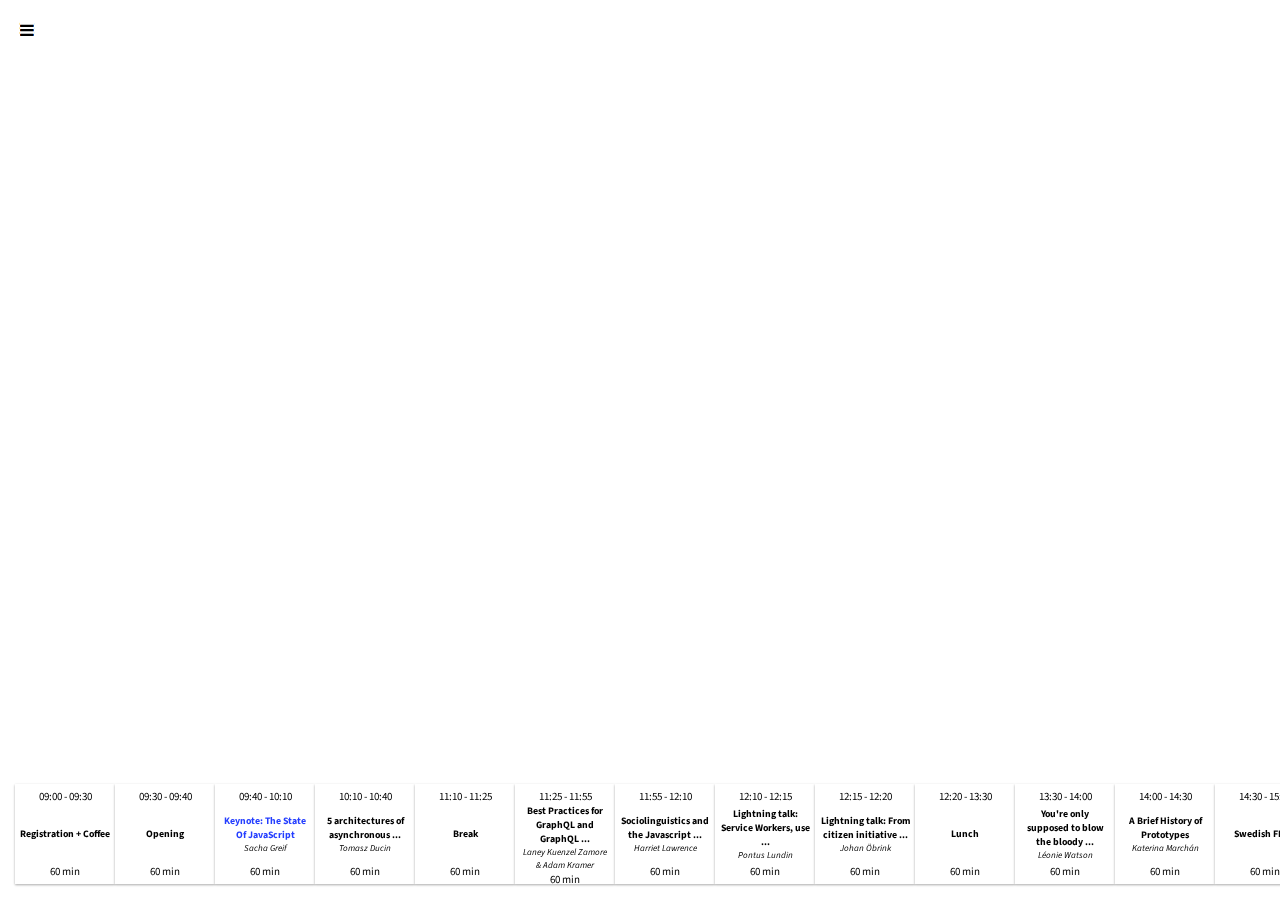
==== carousel.html @ c569d3d0 "leif" ====
<!DOCTYPE html>
<html>
<head>
	<meta charset="UTF-8" />
	<meta name="viewport" content="width=device-width, initial-scale=1.0">
	<title>nooooooes</title>
	<link href="https://fonts.googleapis.com/css?family=Source+Sans+Pro" rel="stylesheet">
	<link rel="stylesheet" href="https://maxcdn.bootstrapcdn.com/font-awesome/4.7.0/css/font-awesome.min.css" />
	<link rel="stylesheet" href="carousel.css" />
</head>
<body>
	<div class="trigram"><i class="fa fa-bars" aria-hidden="true"></i></div>
	<main class="event-container"></main>
	<nav class="carousel"></nav>

	<script src="carousel.js"></script>
</body>
</html>
---- carousel.css ----
body {
	margin: 0;
	padding: 20px;
	font-size: 16px;
	font-family: Source Sans Pro;
}

.carousel {
	display: flex;
	box-sizing: border-box;
	height: 132px;
	padding: 15px;
	position: fixed;
	bottom: 0;
	left: 0;
	right: 0;
	overflow-x: scroll;
}

.carousel__item {
	background-color: #fff;
	align-self: center;
	display: flex;
	flex-direction: column;
	justify-content: space-between;
	box-sizing: border-box;
	min-width: 100px;
	width: 100px;
	height: 100px;
	padding: 5px;
	font-size: 11px;
	text-align: center;
	box-shadow: 0 1px 3px rgba(0,0,0,0.12), 0 1px 2px rgba(0,0,0,0.24);
}

.carousel__item--zoom {
	animation-name: zoom-container;
	animation-duration: 0.5s;
	animation-fill-mode: forwards;
	z-index: 1;
}

.carousel__item--zoom-reverse {
	animation-name: zoom-container;
	animation-duration: 0.5s;
	animation-fill-mode: forwards;
	animation-direction: reverse;
}

.carousel__time {
	font-size: 1em;
}

.carousel__duration {
	font-size: 1em;
}

.carousel__title {
	font-size: 0.9em;
	margin: 0;
}

.carousel__title--blue {
	color: #243EFF;
}

.carousel__speaker {
	font-size: 9px;
	font-style: italic;
	margin: 0;
}

@keyframes zoom-container {
	from {
		width: 100px;
		height: 100px;
		font-size: 11px;
		margin: 0;
	}
	to {
		width: 120px;
		height: 120px;
		font-size: 13px;
		margin: -10px;
	}
}
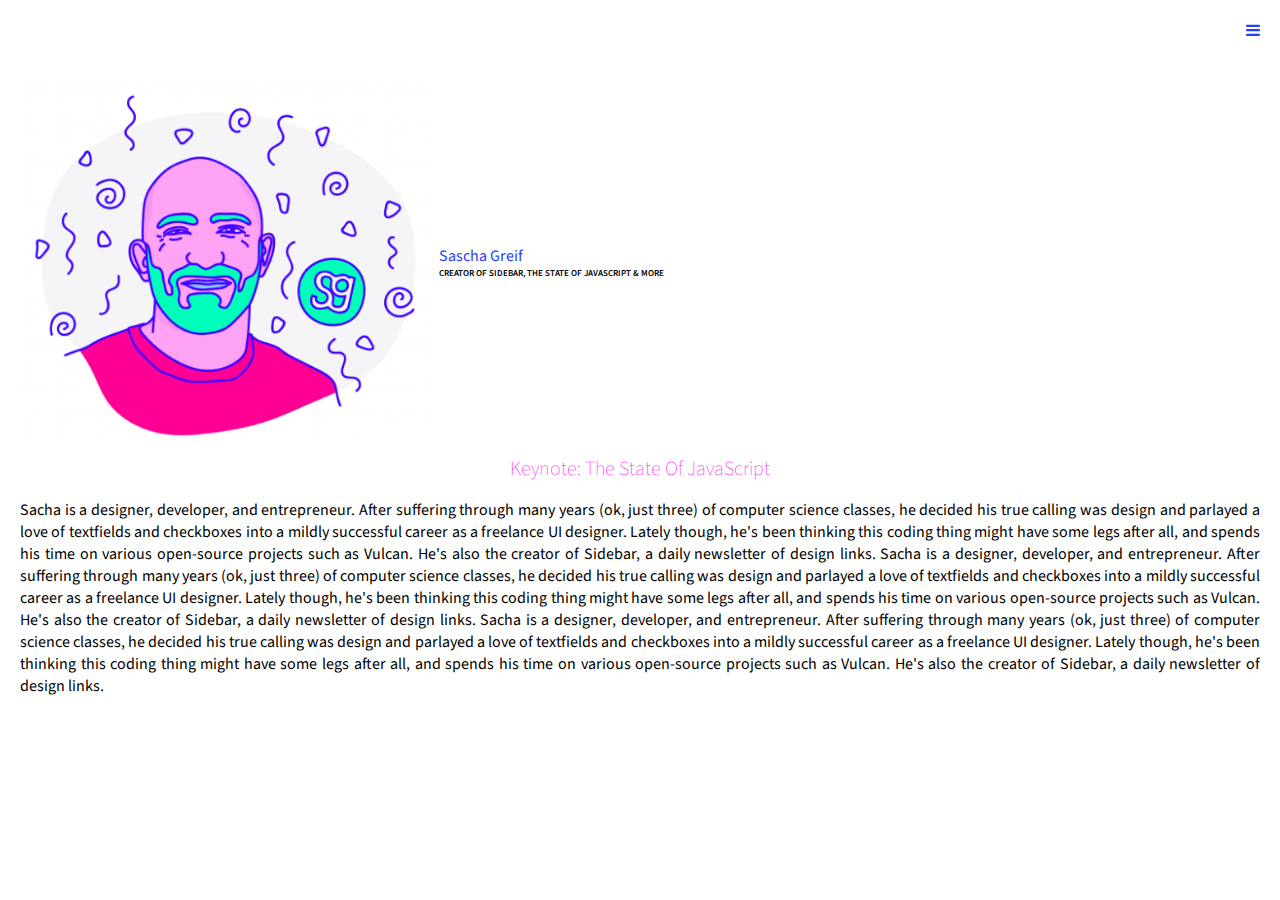
==== commit 982cae3c: "carousel" ====
--- a/carousel.html
+++ b/carousel.html
@@ -9,8 +9,35 @@
 	<link rel="stylesheet" href="carousel.css" />
 </head>
 <body>
-	<div class="trigram"><i class="fa fa-bars" aria-hidden="true"></i></div>
-	<main class="event-container"></main>
+	<header>
+		<div class="trigram">
+			<i class="fa fa-bars" aria-hidden="true"></i>
+		</div>
+	</header>
+	<div class="scroll-box">
+		<main class="event-container">
+			<div class="speaker-container"> 
+				<div class="speaker-container__portrait">
+					<img class="speaker-container__img" src="assets/images/greif.png" />		
+				</div>
+				<div class="speaker-container__text">
+					<div>
+						<p class="speaker-container__name">Sascha Greif</p>
+						<p class="speaker-container__description">
+							Creator of Sidebar, The State of JavaScript & more
+						</p>
+					</div>
+				</div>
+			</div>
+			<h1>Keynote: The State Of JavaScript</h1>
+			<p class="event-container__paragraph">
+				Sacha is a designer, developer, and entrepreneur. After suffering through many years (ok, just three) of computer science classes, he decided his true calling was design and parlayed a love of textfields and checkboxes into a mildly successful career as a freelance UI designer. Lately though, he's been thinking this coding thing might have some legs after all, and spends his time on various open-source projects such as Vulcan. He's also the creator of Sidebar, a daily newsletter of design links.
+				Sacha is a designer, developer, and entrepreneur. After suffering through many years (ok, just three) of computer science classes, he decided his true calling was design and parlayed a love of textfields and checkboxes into a mildly successful career as a freelance UI designer. Lately though, he's been thinking this coding thing might have some legs after all, and spends his time on various open-source projects such as Vulcan. He's also the creator of Sidebar, a daily newsletter of design links.
+				Sacha is a designer, developer, and entrepreneur. After suffering through many years (ok, just three) of computer science classes, he decided his true calling was design and parlayed a love of textfields and checkboxes into a mildly successful career as a freelance UI designer. Lately though, he's been thinking this coding thing might have some legs after all, and spends his time on various open-source projects such as Vulcan. He's also the creator of Sidebar, a daily newsletter of design links.
+			</p>
+		</main>
+	</div>
+
 	<nav class="carousel"></nav>
 
 	<script src="carousel.js"></script>
--- a/carousel.css
+++ b/carousel.css
@@ -1,13 +1,95 @@
+body, html {
+	overflow: hidden;
+}
+
 body {
+	width: 100vw;
 	margin: 0;
-	padding: 20px;
 	font-size: 16px;
 	font-family: Source Sans Pro;
+}
+
+h1 {
+	font-size: 20px;
+	margin-top: 10px;
+	margin-bottom: 10px;
+	text-align: center;
+	color: #FF2DF1;
+	font-weight: 200;
+}
+
+.scroll-box {
+	padding: 20px;
+	position: absolute;
+	top: 0;
+	left: 0;
+	right: 0;
+	bottom: 0;
+	overflow: auto;
+}
+
+.event-container {
+	margin-top: 60px;
+	margin-bottom: 132px;
+}
+
+.event-container__paragraph {
+	text-align: justify;
+}
+
+.speaker-container {
+	display: flex;
+}
+
+.speaker-container__portrait {
+	display: flex;
+	flex: 1;
+	align-self: center;
+}
+
+.speaker-container__img {
+	align-self: center;
+	width: 100%;
+}
+
+.speaker-container__text {
+	display: flex;
+	flex-direction: column;
+	justify-content: space-around;
+	flex: 2;
+	padding-left: 8px;
+}
+
+.speaker-container__name {
+	color: #243EFF;
+	margin: 0;
+}
+
+.speaker-container__description {
+	text-transform: uppercase;
+	font-size: 9px;
+	font-weight: 600;
+	margin: 0;
+}
+
+header {
+	box-sizing: border-box;
+	width: 100%;
+	position: fixed;
+	padding: 20px;
+	background-color: #fff;
+	z-index: 9999999;
+}
+
+.trigram {
+	float: right;
+	color: #243EFF;
 }
 
 .carousel {
 	display: flex;
 	box-sizing: border-box;
+	background-color: #fff;
 	height: 132px;
 	padding: 15px;
 	position: fixed;
@@ -15,6 +97,7 @@
 	left: 0;
 	right: 0;
 	overflow-x: scroll;
+	box-shadow: 0 -10px 30px rgba(255,255,255,1);
 }
 
 .carousel__item {
@@ -72,12 +155,14 @@
 
 @keyframes zoom-container {
 	from {
+		min-width: 100px;
 		width: 100px;
 		height: 100px;
 		font-size: 11px;
 		margin: 0;
 	}
 	to {
+		min-width: 120px;
 		width: 120px;
 		height: 120px;
 		font-size: 13px;
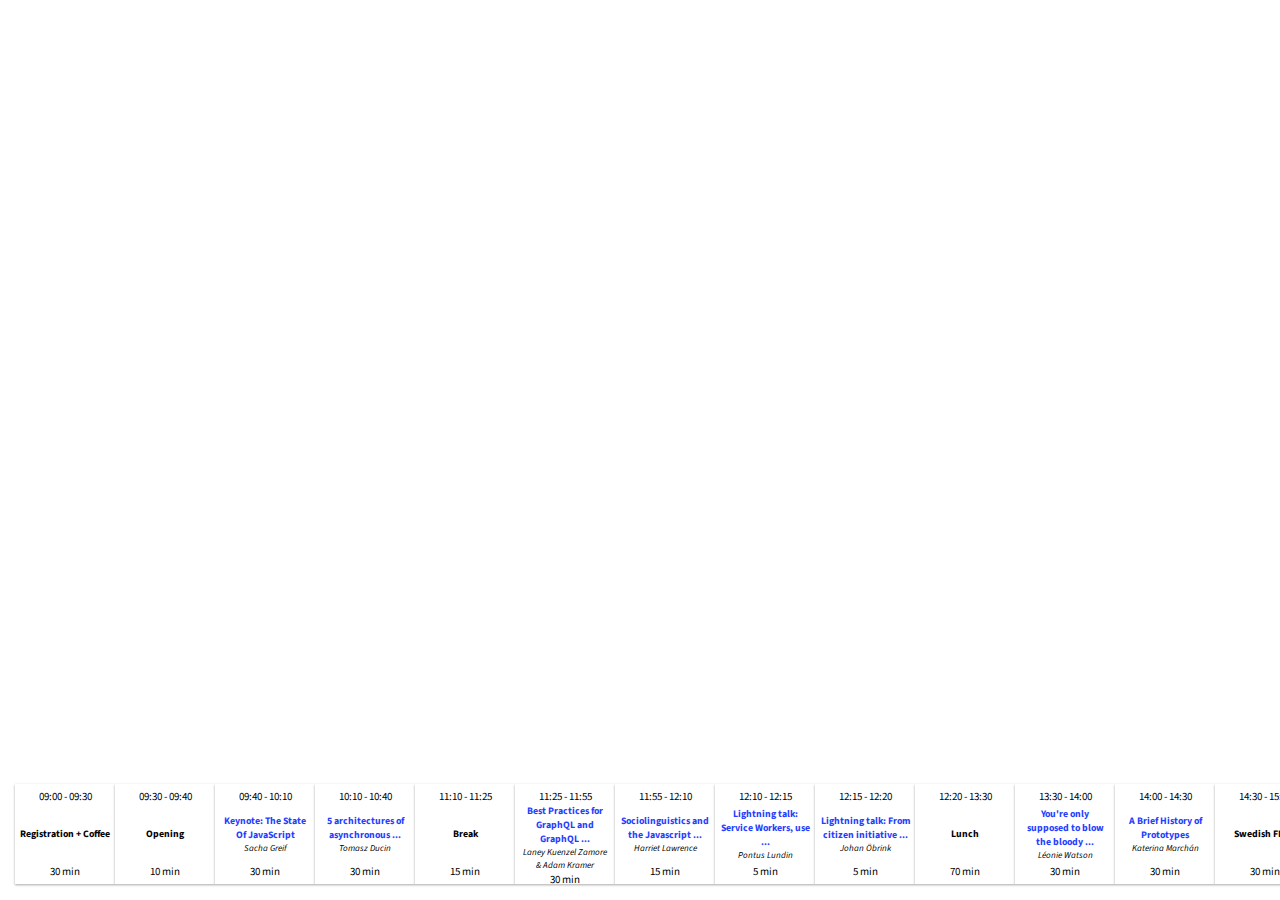
==== commit 7df8cbfc: "horizontal scroll" ====
--- a/carousel.html
+++ b/carousel.html
@@ -3,43 +3,21 @@
 <head>
 	<meta charset="UTF-8" />
 	<meta name="viewport" content="width=device-width, initial-scale=1.0">
-	<title>nooooooes</title>
+	<title>nordic.js</title>
 	<link href="https://fonts.googleapis.com/css?family=Source+Sans+Pro" rel="stylesheet">
 	<link rel="stylesheet" href="https://maxcdn.bootstrapcdn.com/font-awesome/4.7.0/css/font-awesome.min.css" />
 	<link rel="stylesheet" href="carousel.css" />
 </head>
 <body>
-	<header>
-		<div class="trigram">
-			<i class="fa fa-bars" aria-hidden="true"></i>
-		</div>
-	</header>
 	<div class="scroll-box">
 		<main class="event-container">
-			<div class="speaker-container"> 
-				<div class="speaker-container__portrait">
-					<img class="speaker-container__img" src="assets/images/greif.png" />		
-				</div>
-				<div class="speaker-container__text">
-					<div>
-						<p class="speaker-container__name">Sascha Greif</p>
-						<p class="speaker-container__description">
-							Creator of Sidebar, The State of JavaScript & more
-						</p>
-					</div>
-				</div>
-			</div>
-			<h1>Keynote: The State Of JavaScript</h1>
-			<p class="event-container__paragraph">
-				Sacha is a designer, developer, and entrepreneur. After suffering through many years (ok, just three) of computer science classes, he decided his true calling was design and parlayed a love of textfields and checkboxes into a mildly successful career as a freelance UI designer. Lately though, he's been thinking this coding thing might have some legs after all, and spends his time on various open-source projects such as Vulcan. He's also the creator of Sidebar, a daily newsletter of design links.
-				Sacha is a designer, developer, and entrepreneur. After suffering through many years (ok, just three) of computer science classes, he decided his true calling was design and parlayed a love of textfields and checkboxes into a mildly successful career as a freelance UI designer. Lately though, he's been thinking this coding thing might have some legs after all, and spends his time on various open-source projects such as Vulcan. He's also the creator of Sidebar, a daily newsletter of design links.
-				Sacha is a designer, developer, and entrepreneur. After suffering through many years (ok, just three) of computer science classes, he decided his true calling was design and parlayed a love of textfields and checkboxes into a mildly successful career as a freelance UI designer. Lately though, he's been thinking this coding thing might have some legs after all, and spends his time on various open-source projects such as Vulcan. He's also the creator of Sidebar, a daily newsletter of design links.
-			</p>
+			
 		</main>
 	</div>
 
 	<nav class="carousel"></nav>
 
+	<script src="smoothscroll.js"></script>
 	<script src="carousel.js"></script>
 </body>
 </html>
--- a/carousel.css
+++ b/carousel.css
@@ -20,7 +20,7 @@
 
 .scroll-box {
 	padding: 20px;
-	position: absolute;
+	position: fixed;
 	top: 0;
 	left: 0;
 	right: 0;
@@ -28,9 +28,18 @@
 	overflow: auto;
 }
 
+.back {
+	color: #243EFF;
+}
+
 .event-container {
-	margin-top: 60px;
 	margin-bottom: 132px;
+}
+
+.event-container__time {
+	text-align: center;
+	color: #555;
+	margin: 0;
 }
 
 .event-container__paragraph {
@@ -72,13 +81,8 @@
 	margin: 0;
 }
 
-header {
-	box-sizing: border-box;
-	width: 100%;
-	position: fixed;
-	padding: 20px;
-	background-color: #fff;
-	z-index: 9999999;
+.speaker-container__title {
+	margin-top: 40px;
 }
 
 .trigram {
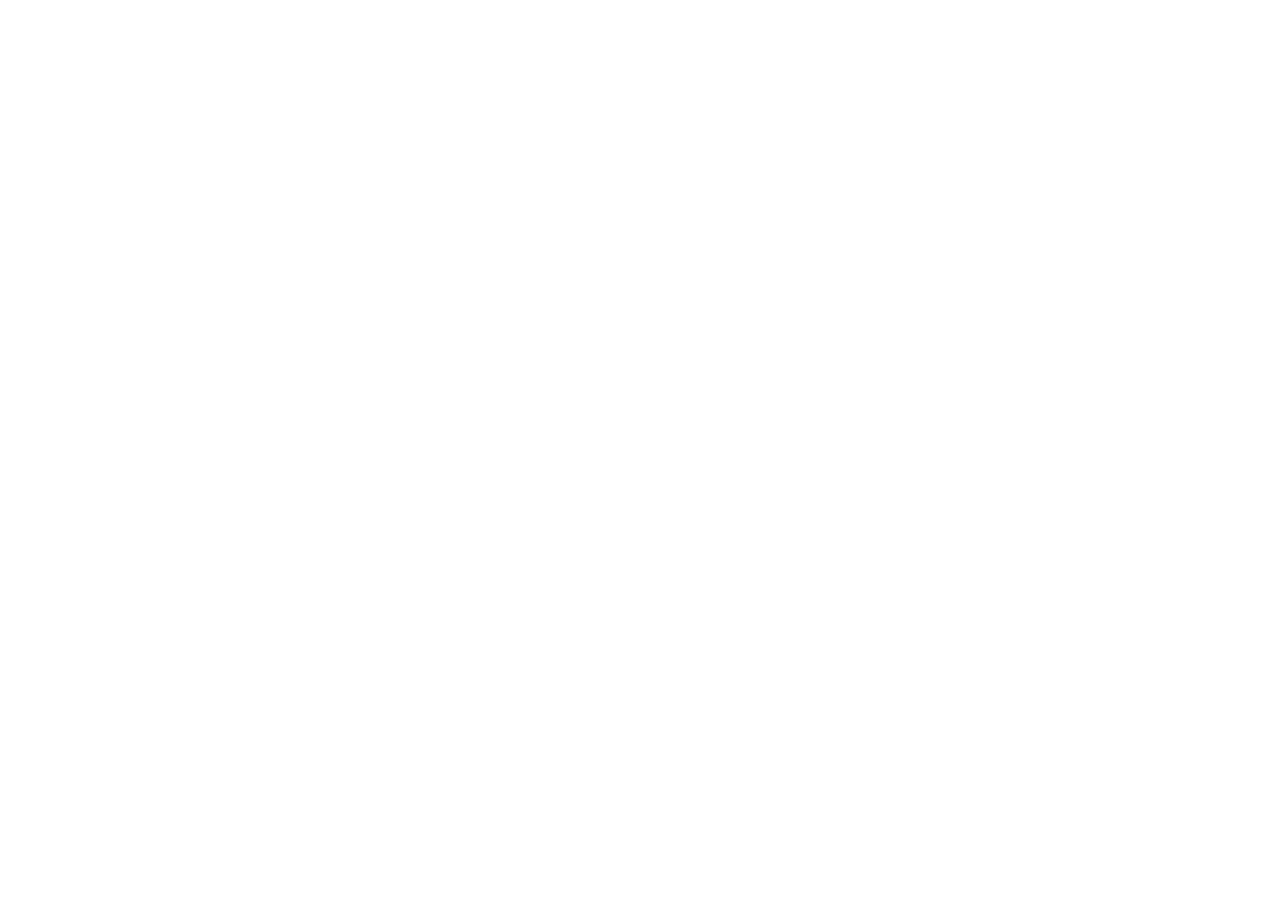
==== commit dd94e7a1: "Fredag!" ====
--- a/carousel.html
+++ b/carousel.html
@@ -7,6 +7,8 @@
 	<link href="https://fonts.googleapis.com/css?family=Source+Sans+Pro" rel="stylesheet">
 	<link rel="stylesheet" href="https://maxcdn.bootstrapcdn.com/font-awesome/4.7.0/css/font-awesome.min.css" />
 	<link rel="stylesheet" href="carousel.css" />
+	<script src="https://code.jquery.com/jquery-3.2.1.min.js" integrity="sha256-hwg4gsxgFZhOsEEamdOYGBf13FyQuiTwlAQgxVSNgt4="
+	 crossorigin="anonymous"></script>
 </head>
 <body>
 	<div class="scroll-box">
